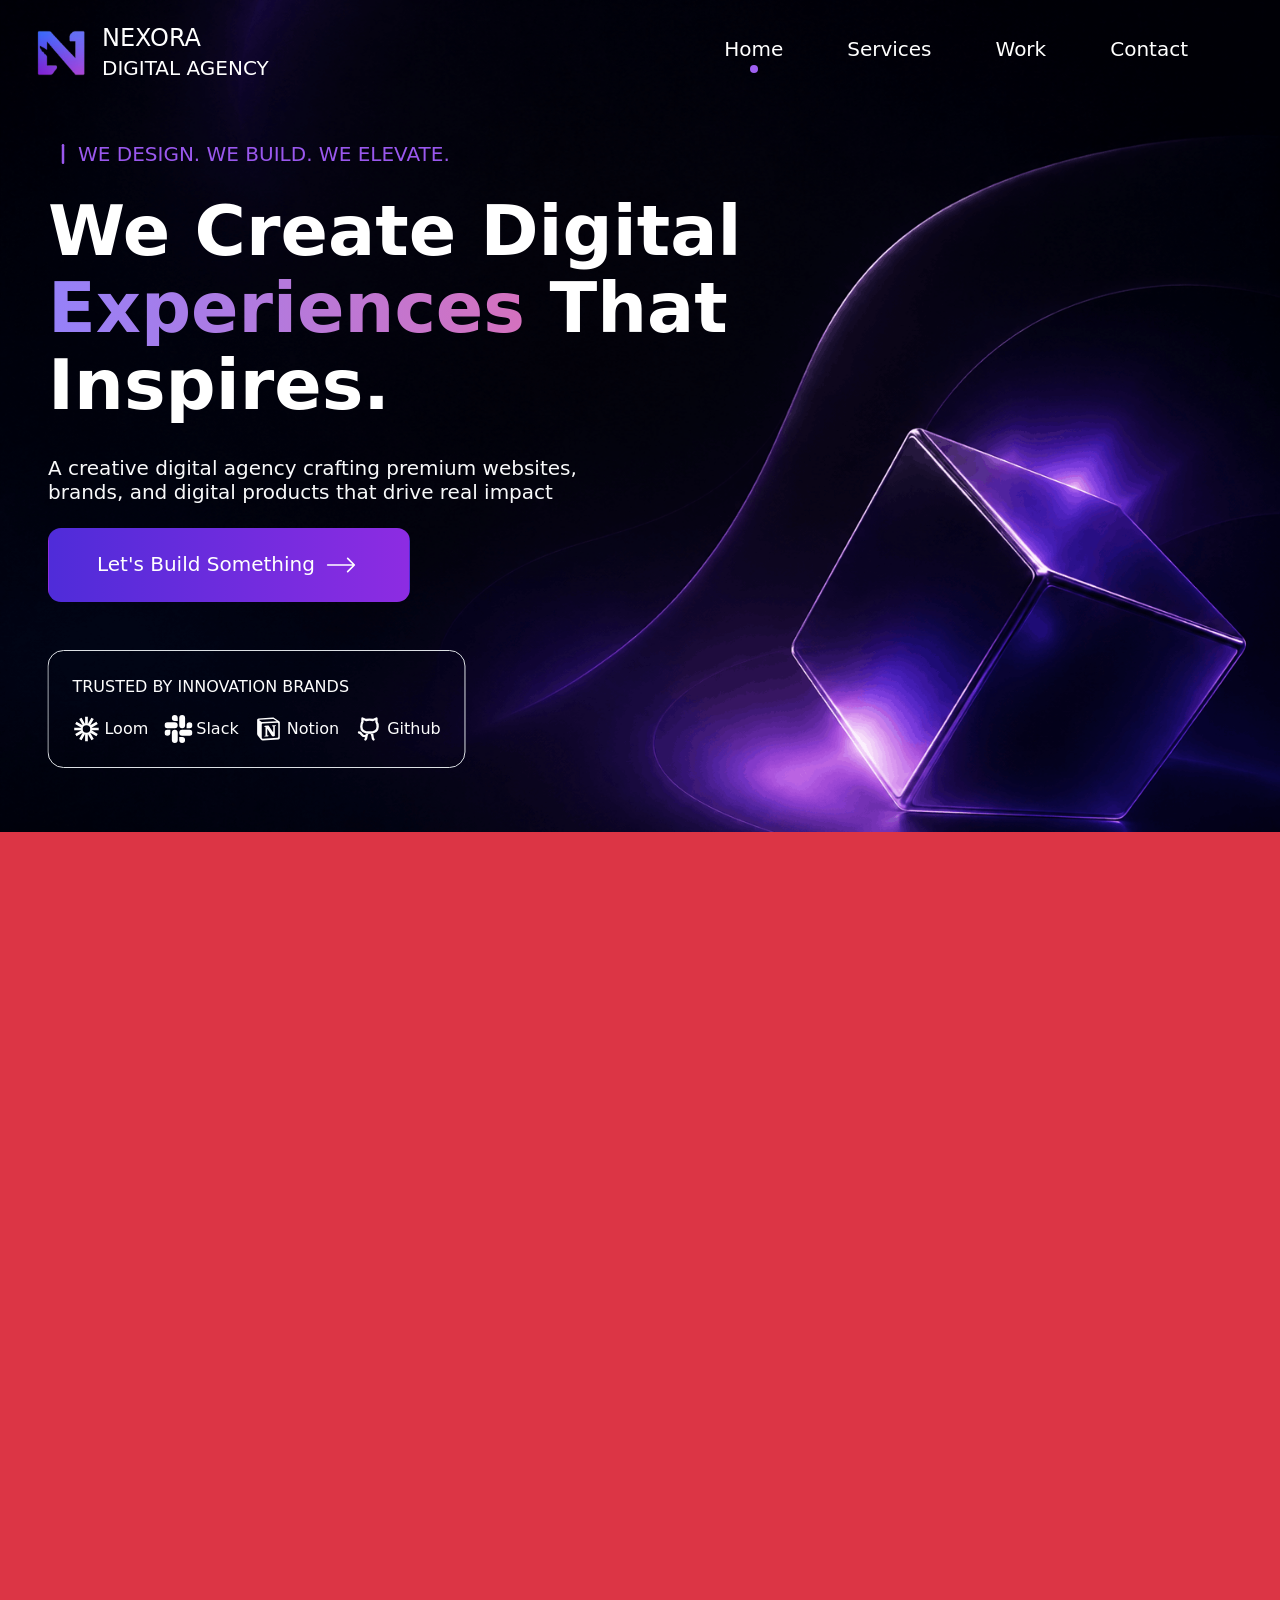
==== Section 1 - Page Loading/index.html @ 6ca79aa9 "Add full project with assets and sections Initial import of the complete static project. Adds root i" ====
<!doctype html>
<html lang="en">
  <head>
    <meta charset="UTF-8" />
    <meta name="viewport" content="width=device-width, initial-scale=1.0" />
    <link rel="stylesheet" href="bootstrap-5.3.3-dist/css/bootstrap.min.css" />
    <link rel="stylesheet" href="style.css" />
    <title>NEXORA</title>
  </head>

  <body>
     
  <!-- 
    TASK: Page Loading Animation using GSAP Timeline
    1. Initialize a GSAP Timeline with global defaults (ease and duration).
    2. Animate the Logo (slide down + fade in).
    3. Animate the Nav Links (fade in with a slight stagger).
    4. Animate the Main Headline (slide right + fade in).
    5. Animate the CTA Button (scale up + fade in).
    Constraint: Total duration must be under 1.2s. 
  -->

    <header
      class="vw-100 pb-5"
      style="
        background-image: url(img/Background.png);
        background-position: center center;
        background-size: cover;
      "
    >
      <!-- navbar -->
      <nav class="navbar navbar-expand-lg">
        <div class="container-fluid pt-3">
          <!-- logo -->
          <a class="text-white text-decoration-none ps-4" href="#">
            <div class="NexoraIcon d-flex align-items-center gap-3">
              <img src="img/logoo.png" alt="NEXORA" style="width: 50px" />

              <div>
                <h4 class="mb-0">NEXORA</h4>
                <p class="mb-0 lead">DIGITAL AGENCY</p>
              </div>
            </div>
          </a>
          <!-- collapse button -->
          <button
            class="navbar-toggler"
            type="button"
            data-bs-toggle="collapse"
            data-bs-target="#navbarSupportedContent"
            aria-controls="navbarSupportedContent"
            aria-expanded="false"
            aria-label="Toggle navigation"
          >
            <span
              class="navbar-toggler-icon"
              style="filter: invert(100%)"
            ></span>
          </button>
          <!-- navbar items -->
          <div class="collapse navbar-collapse" id="navbarSupportedContent">
            <ul class="navbar-nav ms-auto me-md-5">
              <li class="nav-item active px-4 ">
                <a class="nav-link text-white fs-5" aria-current="page" href="#"
                  >Home</a
                >
              </li>
              <li class="nav-item px-4">
                <a class="nav-link text-white fs-5" aria-current="page" href="#"
                  >Services</a
                >
              </li>
              <li class="nav-item px-4">
                <a class="nav-link text-white fs-5" aria-current="page" href="#"
                  >Work</a
                >
              </li>
              <li class="nav-item px-4">
                <a class="nav-link text-white fs-5" aria-current="page" href="#"
                  >Contact</a
                >
              </li>
            </ul>
          </div>
        </div>
      </nav>
      <div class="container-fluid pb-3">
        <div class="row">
          <div class="headerContent col-md-8 col-12 d-flex flex-column ps-md-5 px-4 pt-4">
            <div class="Text1 pt-4 d-flex align-items-center">
              <svg
                width="30px"
                height="30px"
                viewBox="0 0 24 24"
                fill="none"
                xmlns="http://www.w3.org/2000/svg"
              >
                <g id="Interface / Line_L">
                  <path
                    id="Vector"
                    d="M12 19V5"
                    stroke="#9a58ee"
                    stroke-width="2"
                    stroke-linecap="round"
                    stroke-linejoin="round"
                  />
                </g>
              </svg>
              <h5 style="color: #9a58ee; margin-bottom: 0;">
                WE DESIGN. WE BUILD. WE ELEVATE.
              </h5>
            </div>
            <div class="HeadLine pt-4">
              <p
                class="text-white"
                style="font-size: 70px; font-weight: 700; line-height: 1.1"
              >
                We Create Digital
                <span
                  style="
                    background: #9581f9;
                    background: linear-gradient(
                      to right,
                      #9581f9 0%,
                      #d571be 100%
                    );
                    -webkit-background-clip: text;
                    -webkit-text-fill-color: transparent;
                  "
                  >Experiences</span
                >
                That Inspires.
              </p>
            </div>
            <div class="Text2 pt-3">
              <h5 class="text-light">
                A creative digital agency crafting premium websites,<br />
                brands, and digital products that drive real impact
              </h5>
            </div>
            <!-- Button -->
            <div class="Button pt-3">
              <button
                class="btn p-3 fs-5 px-5 text-white CTA"
                style="
                  background: linear-gradient(90deg, #4f2cd9, #8d2ce2);
                  border-radius: 13px;
                "
              >
                Let's Build Something
                <svg
                  width="40px"
                  height="40px"
                  viewBox="0 0 24 24"
                  fill="none"
                  xmlns="http://www.w3.org/2000/svg"
                >
                  <path
                    d="M4 12H20M20 12L16 8M20 12L16 16"
                    stroke="#fff"
                    stroke-width="1"
                    stroke-linecap="round"
                    stroke-linejoin="round"
                  />
                </svg>
              </button>
            </div>
            <!-- Innovation Brands Section -->
            <div
              class="Brands mt-5 p-4 border rounded-4 d-flex flex-column innovationBrandsSection"
              style="width: fit-content"
            >
              <div>
                <p class="text-white">TRUSTED BY INNOVATION BRANDS</p>
              </div>
              <!-- Brands -->
              <div class="d-flex gap-3">
                <!-- Loom -->
                <div class="d-flex align-items-center gap-1">
                  <svg
                    width="28px"
                    height="28px"
                    viewBox="0 0 16 16"
                    xmlns="http://www.w3.org/2000/svg"
                    fill="none"
                  >
                    <path
                      fill="#fff"
                      d="M15 7.222h-4.094l3.546-2.047-.779-1.35-3.545 2.048 2.046-3.546-1.349-.779L8.78 5.093V1H7.22v4.094L5.174 1.548l-1.348.779 2.046 3.545-3.545-2.046-.779 1.348 3.546 2.047H1v1.557h4.093l-3.545 2.047.779 1.35 3.545-2.047-2.047 3.545 1.35.779 2.046-3.546V15h1.557v-4.094l2.047 3.546 1.349-.779-2.047-3.546 3.545 2.047.779-1.349-3.545-2.046h4.093L15 7.222zm-7 2.896a2.126 2.126 0 110-4.252 2.126 2.126 0 010 4.252z"
                    />
                  </svg>
                  <p class="mb-0 text-white">Loom</p>
                </div>
                <!-- Slack -->
                <div class="d-flex align-items-center gap-1">
                  <svg
                    fill="#fff"
                    width="28px"
                    height="28px"
                    viewBox="0 0 24 24"
                    role="img"
                    xmlns="http://www.w3.org/2000/svg"
                  >
                    <title>Slack icon</title>
                    <path
                      d="M5.042 15.165a2.528 2.528 0 0 1-2.52 2.523A2.528 2.528 0 0 1 0 15.165a2.527 2.527 0 0 1 2.522-2.52h2.52v2.52zM6.313 15.165a2.527 2.527 0 0 1 2.521-2.52 2.527 2.527 0 0 1 2.521 2.52v6.313A2.528 2.528 0 0 1 8.834 24a2.528 2.528 0 0 1-2.521-2.522v-6.313zM8.834 5.042a2.528 2.528 0 0 1-2.521-2.52A2.528 2.528 0 0 1 8.834 0a2.528 2.528 0 0 1 2.521 2.522v2.52H8.834zM8.834 6.313a2.528 2.528 0 0 1 2.521 2.521 2.528 2.528 0 0 1-2.521 2.521H2.522A2.528 2.528 0 0 1 0 8.834a2.528 2.528 0 0 1 2.522-2.521h6.312zM18.956 8.834a2.528 2.528 0 0 1 2.522-2.521A2.528 2.528 0 0 1 24 8.834a2.528 2.528 0 0 1-2.522 2.521h-2.522V8.834zM17.688 8.834a2.528 2.528 0 0 1-2.523 2.521 2.527 2.527 0 0 1-2.52-2.521V2.522A2.527 2.527 0 0 1 15.165 0a2.528 2.528 0 0 1 2.523 2.522v6.312zM15.165 18.956a2.528 2.528 0 0 1 2.523 2.522A2.528 2.528 0 0 1 15.165 24a2.527 2.527 0 0 1-2.52-2.522v-2.522h2.52zM15.165 17.688a2.527 2.527 0 0 1-2.52-2.523 2.526 2.526 0 0 1 2.52-2.52h6.313A2.527 2.527 0 0 1 24 15.165a2.528 2.528 0 0 1-2.522 2.523h-6.313z"
                    />
                  </svg>
                  <p class="mb-0 text-white">Slack</p>
                </div>
                <!-- Notion -->
                <div class="d-flex align-items-center gap-1">
                  <svg
                    width="28px"
                    height="28px"
                    viewBox="0 0 32 32"
                    fill="none"
                    xmlns="http://www.w3.org/2000/svg"
                  >
                    <path
                      fill-rule="evenodd"
                      clip-rule="evenodd"
                      d="M5.716 29.2178L2.27664 24.9331C1.44913 23.9023 1 22.6346 1 21.3299V5.81499C1 3.86064 2.56359 2.23897 4.58071 2.10125L20.5321 1.01218C21.691 0.933062 22.8428 1.24109 23.7948 1.8847L29.3992 5.67391C30.4025 6.35219 31 7.46099 31 8.64426V26.2832C31 28.1958 29.4626 29.7793 27.4876 29.9009L9.78333 30.9907C8.20733 31.0877 6.68399 30.4237 5.716 29.2178Z"
                    />
                    <path
                      d="M11.2481 13.5787V13.3756C11.2481 12.8607 11.6605 12.4337 12.192 12.3982L16.0633 12.1397L21.417 20.0235V13.1041L20.039 12.9204V12.824C20.039 12.303 20.4608 11.8732 20.9991 11.8456L24.5216 11.6652V12.1721C24.5216 12.41 24.3446 12.6136 24.1021 12.6546L23.2544 12.798V24.0037L22.1906 24.3695C21.3018 24.6752 20.3124 24.348 19.8036 23.5803L14.6061 15.7372V23.223L16.2058 23.5291L16.1836 23.6775C16.1137 24.1423 15.7124 24.4939 15.227 24.5155L11.2481 24.6926C11.1955 24.1927 11.5701 23.7456 12.0869 23.6913L12.6103 23.6363V13.6552L11.2481 13.5787Z"
                      fill="#fff"
                    />
                    <path
                      fill-rule="evenodd"
                      clip-rule="evenodd"
                      d="M20.6749 2.96678L4.72347 4.05585C3.76799 4.12109 3.02734 4.88925 3.02734 5.81499V21.3299C3.02734 22.1997 3.32676 23.0448 3.87843 23.7321L7.3178 28.0167C7.87388 28.7094 8.74899 29.0909 9.65435 29.0352L27.3586 27.9454C28.266 27.8895 28.9724 27.1619 28.9724 26.2832V8.64426C28.9724 8.10059 28.6979 7.59115 28.2369 7.27951L22.6325 3.49029C22.0613 3.10413 21.3702 2.91931 20.6749 2.96678ZM5.51447 6.057C5.29261 5.89274 5.3982 5.55055 5.6769 5.53056L20.7822 4.44711C21.2635 4.41259 21.7417 4.54512 22.1309 4.82088L25.1617 6.96813C25.2767 7.04965 25.2228 7.22563 25.0803 7.23338L9.08387 8.10336C8.59977 8.12969 8.12193 7.98747 7.73701 7.7025L5.51447 6.057ZM8.33357 10.8307C8.33357 10.311 8.75341 9.88177 9.29027 9.85253L26.203 8.93145C26.7263 8.90296 27.1667 9.30534 27.1667 9.81182V25.0853C27.1667 25.604 26.7484 26.0328 26.2126 26.0633L9.40688 27.0195C8.8246 27.0527 8.33357 26.6052 8.33357 26.0415V10.8307Z"
                      fill="#fff"
                    />
                  </svg>
                  <p class="mb-0 text-white">Notion</p>
                </div>
                <!-- Github -->
                <div class="d-flex align-items-center gap-1">
                  <svg
                    width="28px"
                    height="28px"
                    viewBox="0 0 24 24"
                    xmlns="http://www.w3.org/2000/svg"
                    fill="none"
                  >
                    <path
                      stroke="#fff"
                      stroke-linecap="round"
                      stroke-linejoin="round"
                      stroke-width="2"
                      d="M8.5 21c2-2-.5-6 3.5-6m0 0c-3 0-7-1-7-5 0-1.445.116-2.89.963-4V3L9 4.283C9.821 4.101 10.81 4 12 4s2.178.1 3 .283L18 3v2.952c.88 1.116 1 2.582 1 4.048 0 4-4 5-7 5Zm0 0c4 0 1.5 4 3.5 6M3 15c3 0 1.5 4 6 3"
                    />
                  </svg>
                  <p class="mb-0 text-white">Github</p>
                </div>
              </div>
            </div>
          </div>
          <div class="col-md-4"></div>
        </div>
      </div>
    </header>
    <div class="vh-100 vw-100 bg-danger"></div>
    <script src="bootstrap-5.3.3-dist/js/bootstrap.bundle.min.js"></script>
    <script src="GsapJS/gsap.min.js"></script>
    <script src="main.js"></script>
  </body>
</html>
---- Section 1 - Page Loading/style.css ----
body {
    overflow-x: hidden;
}

.nav-item.active .nav-link {
    display: flex;
    flex-direction: column;
    align-items: center;
}

.nav-link {
    display: flex;
    flex-direction: column;
    align-items: center;
}

.nav-item.active .nav-link::after {
    content: "";
    width: 8px;
    height: 8px;
    background-color: #9f60f1;
    border-radius: 50%;
    margin-top: 1px;
}

.NexoraIcon,
.nav-item,
.Text1,
.HeadLine,
.Text2,
.Button,
.Brands {
    visibility: hidden;
}
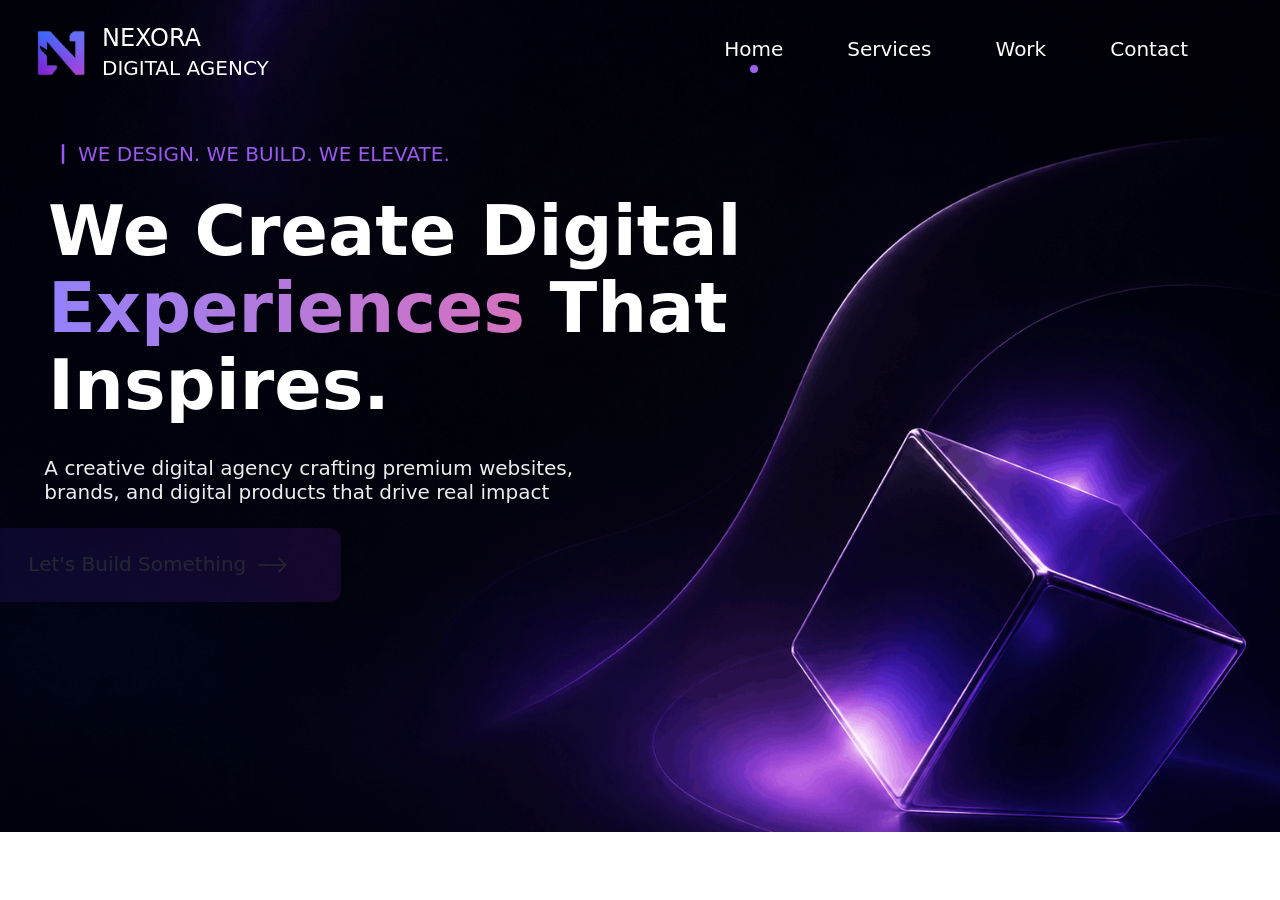
==== commit 82f86a66: "Refactor markup and redesign landing styles Reformat and clean up HTML for Section 1 and root index." ====
--- a/Section 1 - Page Loading/index.html
+++ b/Section 1 - Page Loading/index.html
@@ -1,15 +1,16 @@
 <!doctype html>
 <html lang="en">
-  <head>
-    <meta charset="UTF-8" />
-    <meta name="viewport" content="width=device-width, initial-scale=1.0" />
-    <link rel="stylesheet" href="bootstrap-5.3.3-dist/css/bootstrap.min.css" />
-    <link rel="stylesheet" href="style.css" />
-    <title>NEXORA</title>
-  </head>
 
-  <body>
-     
+<head>
+  <meta charset="UTF-8" />
+  <meta name="viewport" content="width=device-width, initial-scale=1.0" />
+  <link rel="stylesheet" href="bootstrap-5.3.3-dist/css/bootstrap.min.css" />
+  <link rel="stylesheet" href="style.css" />
+  <title>NEXORA</title>
+</head>
+
+<body>
+
   <!-- 
     TASK: Page Loading Animation using GSAP Timeline
     1. Initialize a GSAP Timeline with global defaults (ease and duration).
@@ -20,104 +21,67 @@
     Constraint: Total duration must be under 1.2s. 
   -->
 
-    <header
-      class="vw-100 pb-5"
-      style="
+  <header class="vw-100 pb-5" style="
         background-image: url(img/Background.png);
         background-position: center center;
         background-size: cover;
-      "
-    >
-      <!-- navbar -->
-      <nav class="navbar navbar-expand-lg">
-        <div class="container-fluid pt-3">
-          <!-- logo -->
-          <a class="text-white text-decoration-none ps-4" href="#">
-            <div class="NexoraIcon d-flex align-items-center gap-3">
-              <img src="img/logoo.png" alt="NEXORA" style="width: 50px" />
+      ">
+    <!-- navbar -->
+    <nav class="navbar navbar-expand-lg">
+      <div class="container-fluid pt-3">
+        <!-- logo -->
+        <a class="text-white text-decoration-none ps-4" href="#">
+          <div class="NexoraIcon d-flex align-items-center gap-3">
+            <img src="img/logoo.png" alt="NEXORA" style="width: 50px" />
 
-              <div>
-                <h4 class="mb-0">NEXORA</h4>
-                <p class="mb-0 lead">DIGITAL AGENCY</p>
-              </div>
+            <div>
+              <h4 class="mb-0">NEXORA</h4>
+              <p class="mb-0 lead">DIGITAL AGENCY</p>
             </div>
-          </a>
-          <!-- collapse button -->
-          <button
-            class="navbar-toggler"
-            type="button"
-            data-bs-toggle="collapse"
-            data-bs-target="#navbarSupportedContent"
-            aria-controls="navbarSupportedContent"
-            aria-expanded="false"
-            aria-label="Toggle navigation"
-          >
-            <span
-              class="navbar-toggler-icon"
-              style="filter: invert(100%)"
-            ></span>
-          </button>
-          <!-- navbar items -->
-          <div class="collapse navbar-collapse" id="navbarSupportedContent">
-            <ul class="navbar-nav ms-auto me-md-5">
-              <li class="nav-item active px-4 ">
-                <a class="nav-link text-white fs-5" aria-current="page" href="#"
-                  >Home</a
-                >
-              </li>
-              <li class="nav-item px-4">
-                <a class="nav-link text-white fs-5" aria-current="page" href="#"
-                  >Services</a
-                >
-              </li>
-              <li class="nav-item px-4">
-                <a class="nav-link text-white fs-5" aria-current="page" href="#"
-                  >Work</a
-                >
-              </li>
-              <li class="nav-item px-4">
-                <a class="nav-link text-white fs-5" aria-current="page" href="#"
-                  >Contact</a
-                >
-              </li>
-            </ul>
           </div>
+        </a>
+        <!-- collapse button -->
+        <button class="navbar-toggler" type="button" data-bs-toggle="collapse" data-bs-target="#navbarSupportedContent"
+          aria-controls="navbarSupportedContent" aria-expanded="false" aria-label="Toggle navigation">
+          <span class="navbar-toggler-icon" style="filter: invert(100%)"></span>
+        </button>
+        <!-- navbar items -->
+        <div class="collapse navbar-collapse" id="navbarSupportedContent">
+          <ul class="navbar-nav ms-auto me-md-5">
+            <li class="nav-item active px-4 ">
+              <a class="nav-link text-white fs-5" aria-current="page" href="#">Home</a>
+            </li>
+            <li class="nav-item px-4">
+              <a class="nav-link text-white fs-5" aria-current="page" href="#">Services</a>
+            </li>
+            <li class="nav-item px-4">
+              <a class="nav-link text-white fs-5" aria-current="page" href="#">Work</a>
+            </li>
+            <li class="nav-item px-4">
+              <a class="nav-link text-white fs-5" aria-current="page" href="#">Contact</a>
+            </li>
+          </ul>
         </div>
-      </nav>
-      <div class="container-fluid pb-3">
-        <div class="row">
-          <div class="headerContent col-md-8 col-12 d-flex flex-column ps-md-5 px-4 pt-4">
-            <div class="Text1 pt-4 d-flex align-items-center">
-              <svg
-                width="30px"
-                height="30px"
-                viewBox="0 0 24 24"
-                fill="none"
-                xmlns="http://www.w3.org/2000/svg"
-              >
-                <g id="Interface / Line_L">
-                  <path
-                    id="Vector"
-                    d="M12 19V5"
-                    stroke="#9a58ee"
-                    stroke-width="2"
-                    stroke-linecap="round"
-                    stroke-linejoin="round"
-                  />
-                </g>
-              </svg>
-              <h5 style="color: #9a58ee; margin-bottom: 0;">
-                WE DESIGN. WE BUILD. WE ELEVATE.
-              </h5>
-            </div>
-            <div class="HeadLine pt-4">
-              <p
-                class="text-white"
-                style="font-size: 70px; font-weight: 700; line-height: 1.1"
-              >
-                We Create Digital
-                <span
-                  style="
+      </div>
+    </nav>
+    <div class="container-fluid pb-3">
+      <div class="row">
+        <div class="headerContent col-md-8 col-12 d-flex flex-column ps-md-5 px-4 pt-4">
+          <div class="Text1 pt-4 d-flex align-items-center">
+            <svg width="30px" height="30px" viewBox="0 0 24 24" fill="none" xmlns="http://www.w3.org/2000/svg">
+              <g id="Interface / Line_L">
+                <path id="Vector" d="M12 19V5" stroke="#9a58ee" stroke-width="2" stroke-linecap="round"
+                  stroke-linejoin="round" />
+              </g>
+            </svg>
+            <h5 style="color: #9a58ee; margin-bottom: 0;">
+              WE DESIGN. WE BUILD. WE ELEVATE.
+            </h5>
+          </div>
+          <div class="HeadLine pt-4">
+            <p class="text-white" style="font-size: 70px; font-weight: 700; line-height: 1.1">
+              We Create Digital
+              <span style="
                     background: #9581f9;
                     background: linear-gradient(
                       to right,
@@ -126,144 +90,87 @@
                     );
                     -webkit-background-clip: text;
                     -webkit-text-fill-color: transparent;
-                  "
-                  >Experiences</span
-                >
-                That Inspires.
-              </p>
-            </div>
-            <div class="Text2 pt-3">
-              <h5 class="text-light">
-                A creative digital agency crafting premium websites,<br />
-                brands, and digital products that drive real impact
-              </h5>
-            </div>
-            <!-- Button -->
-            <div class="Button pt-3">
-              <button
-                class="btn p-3 fs-5 px-5 text-white CTA"
-                style="
+                  ">Experiences</span>
+              That Inspires.
+            </p>
+          </div>
+          <div class="Text2 pt-3">
+            <h5 class="text-light">
+              A creative digital agency crafting premium websites,<br />
+              brands, and digital products that drive real impact
+            </h5>
+          </div>
+          <!-- Button -->
+          <div class="Button pt-3">
+            <button class="btn p-3 fs-5 px-5 text-white CTA" style="
                   background: linear-gradient(90deg, #4f2cd9, #8d2ce2);
                   border-radius: 13px;
-                "
-              >
-                Let's Build Something
-                <svg
-                  width="40px"
-                  height="40px"
-                  viewBox="0 0 24 24"
-                  fill="none"
-                  xmlns="http://www.w3.org/2000/svg"
-                >
+                ">
+              Let's Build Something
+              <svg width="40px" height="40px" viewBox="0 0 24 24" fill="none" xmlns="http://www.w3.org/2000/svg">
+                <path d="M4 12H20M20 12L16 8M20 12L16 16" stroke="#fff" stroke-width="1" stroke-linecap="round"
+                  stroke-linejoin="round" />
+              </svg>
+            </button>
+          </div>
+          <!-- Innovation Brands Section -->
+          <div class="Brands mt-5 p-4 border rounded-4 d-flex flex-column innovationBrandsSection"
+            style="width: fit-content">
+            <div>
+              <p class="text-white">TRUSTED BY INNOVATION BRANDS</p>
+            </div>
+            <!-- Brands -->
+            <div class="d-flex gap-3">
+              <!-- Loom -->
+              <div class="d-flex align-items-center gap-1">
+                <svg width="28px" height="28px" viewBox="0 0 16 16" xmlns="http://www.w3.org/2000/svg" fill="none">
+                  <path fill="#fff"
+                    d="M15 7.222h-4.094l3.546-2.047-.779-1.35-3.545 2.048 2.046-3.546-1.349-.779L8.78 5.093V1H7.22v4.094L5.174 1.548l-1.348.779 2.046 3.545-3.545-2.046-.779 1.348 3.546 2.047H1v1.557h4.093l-3.545 2.047.779 1.35 3.545-2.047-2.047 3.545 1.35.779 2.046-3.546V15h1.557v-4.094l2.047 3.546 1.349-.779-2.047-3.546 3.545 2.047.779-1.349-3.545-2.046h4.093L15 7.222zm-7 2.896a2.126 2.126 0 110-4.252 2.126 2.126 0 010 4.252z" />
+                </svg>
+                <p class="mb-0 text-white">Loom</p>
+              </div>
+              <!-- Slack -->
+              <div class="d-flex align-items-center gap-1">
+                <svg fill="#fff" width="28px" height="28px" viewBox="0 0 24 24" role="img"
+                  xmlns="http://www.w3.org/2000/svg">
+                  <title>Slack icon</title>
                   <path
-                    d="M4 12H20M20 12L16 8M20 12L16 16"
-                    stroke="#fff"
-                    stroke-width="1"
-                    stroke-linecap="round"
-                    stroke-linejoin="round"
-                  />
+                    d="M5.042 15.165a2.528 2.528 0 0 1-2.52 2.523A2.528 2.528 0 0 1 0 15.165a2.527 2.527 0 0 1 2.522-2.52h2.52v2.52zM6.313 15.165a2.527 2.527 0 0 1 2.521-2.52 2.527 2.527 0 0 1 2.521 2.52v6.313A2.528 2.528 0 0 1 8.834 24a2.528 2.528 0 0 1-2.521-2.522v-6.313zM8.834 5.042a2.528 2.528 0 0 1-2.521-2.52A2.528 2.528 0 0 1 8.834 0a2.528 2.528 0 0 1 2.521 2.522v2.52H8.834zM8.834 6.313a2.528 2.528 0 0 1 2.521 2.521 2.528 2.528 0 0 1-2.521 2.521H2.522A2.528 2.528 0 0 1 0 8.834a2.528 2.528 0 0 1 2.522-2.521h6.312zM18.956 8.834a2.528 2.528 0 0 1 2.522-2.521A2.528 2.528 0 0 1 24 8.834a2.528 2.528 0 0 1-2.522 2.521h-2.522V8.834zM17.688 8.834a2.528 2.528 0 0 1-2.523 2.521 2.527 2.527 0 0 1-2.52-2.521V2.522A2.527 2.527 0 0 1 15.165 0a2.528 2.528 0 0 1 2.523 2.522v6.312zM15.165 18.956a2.528 2.528 0 0 1 2.523 2.522A2.528 2.528 0 0 1 15.165 24a2.527 2.527 0 0 1-2.52-2.522v-2.522h2.52zM15.165 17.688a2.527 2.527 0 0 1-2.52-2.523 2.526 2.526 0 0 1 2.52-2.52h6.313A2.527 2.527 0 0 1 24 15.165a2.528 2.528 0 0 1-2.522 2.523h-6.313z" />
                 </svg>
-              </button>
-            </div>
-            <!-- Innovation Brands Section -->
-            <div
-              class="Brands mt-5 p-4 border rounded-4 d-flex flex-column innovationBrandsSection"
-              style="width: fit-content"
-            >
-              <div>
-                <p class="text-white">TRUSTED BY INNOVATION BRANDS</p>
+                <p class="mb-0 text-white">Slack</p>
               </div>
-              <!-- Brands -->
-              <div class="d-flex gap-3">
-                <!-- Loom -->
-                <div class="d-flex align-items-center gap-1">
-                  <svg
-                    width="28px"
-                    height="28px"
-                    viewBox="0 0 16 16"
-                    xmlns="http://www.w3.org/2000/svg"
-                    fill="none"
-                  >
-                    <path
-                      fill="#fff"
-                      d="M15 7.222h-4.094l3.546-2.047-.779-1.35-3.545 2.048 2.046-3.546-1.349-.779L8.78 5.093V1H7.22v4.094L5.174 1.548l-1.348.779 2.046 3.545-3.545-2.046-.779 1.348 3.546 2.047H1v1.557h4.093l-3.545 2.047.779 1.35 3.545-2.047-2.047 3.545 1.35.779 2.046-3.546V15h1.557v-4.094l2.047 3.546 1.349-.779-2.047-3.546 3.545 2.047.779-1.349-3.545-2.046h4.093L15 7.222zm-7 2.896a2.126 2.126 0 110-4.252 2.126 2.126 0 010 4.252z"
-                    />
-                  </svg>
-                  <p class="mb-0 text-white">Loom</p>
-                </div>
-                <!-- Slack -->
-                <div class="d-flex align-items-center gap-1">
-                  <svg
-                    fill="#fff"
-                    width="28px"
-                    height="28px"
-                    viewBox="0 0 24 24"
-                    role="img"
-                    xmlns="http://www.w3.org/2000/svg"
-                  >
-                    <title>Slack icon</title>
-                    <path
-                      d="M5.042 15.165a2.528 2.528 0 0 1-2.52 2.523A2.528 2.528 0 0 1 0 15.165a2.527 2.527 0 0 1 2.522-2.52h2.52v2.52zM6.313 15.165a2.527 2.527 0 0 1 2.521-2.52 2.527 2.527 0 0 1 2.521 2.52v6.313A2.528 2.528 0 0 1 8.834 24a2.528 2.528 0 0 1-2.521-2.522v-6.313zM8.834 5.042a2.528 2.528 0 0 1-2.521-2.52A2.528 2.528 0 0 1 8.834 0a2.528 2.528 0 0 1 2.521 2.522v2.52H8.834zM8.834 6.313a2.528 2.528 0 0 1 2.521 2.521 2.528 2.528 0 0 1-2.521 2.521H2.522A2.528 2.528 0 0 1 0 8.834a2.528 2.528 0 0 1 2.522-2.521h6.312zM18.956 8.834a2.528 2.528 0 0 1 2.522-2.521A2.528 2.528 0 0 1 24 8.834a2.528 2.528 0 0 1-2.522 2.521h-2.522V8.834zM17.688 8.834a2.528 2.528 0 0 1-2.523 2.521 2.527 2.527 0 0 1-2.52-2.521V2.522A2.527 2.527 0 0 1 15.165 0a2.528 2.528 0 0 1 2.523 2.522v6.312zM15.165 18.956a2.528 2.528 0 0 1 2.523 2.522A2.528 2.528 0 0 1 15.165 24a2.527 2.527 0 0 1-2.52-2.522v-2.522h2.52zM15.165 17.688a2.527 2.527 0 0 1-2.52-2.523 2.526 2.526 0 0 1 2.52-2.52h6.313A2.527 2.527 0 0 1 24 15.165a2.528 2.528 0 0 1-2.522 2.523h-6.313z"
-                    />
-                  </svg>
-                  <p class="mb-0 text-white">Slack</p>
-                </div>
-                <!-- Notion -->
-                <div class="d-flex align-items-center gap-1">
-                  <svg
-                    width="28px"
-                    height="28px"
-                    viewBox="0 0 32 32"
-                    fill="none"
-                    xmlns="http://www.w3.org/2000/svg"
-                  >
-                    <path
-                      fill-rule="evenodd"
-                      clip-rule="evenodd"
-                      d="M5.716 29.2178L2.27664 24.9331C1.44913 23.9023 1 22.6346 1 21.3299V5.81499C1 3.86064 2.56359 2.23897 4.58071 2.10125L20.5321 1.01218C21.691 0.933062 22.8428 1.24109 23.7948 1.8847L29.3992 5.67391C30.4025 6.35219 31 7.46099 31 8.64426V26.2832C31 28.1958 29.4626 29.7793 27.4876 29.9009L9.78333 30.9907C8.20733 31.0877 6.68399 30.4237 5.716 29.2178Z"
-                    />
-                    <path
-                      d="M11.2481 13.5787V13.3756C11.2481 12.8607 11.6605 12.4337 12.192 12.3982L16.0633 12.1397L21.417 20.0235V13.1041L20.039 12.9204V12.824C20.039 12.303 20.4608 11.8732 20.9991 11.8456L24.5216 11.6652V12.1721C24.5216 12.41 24.3446 12.6136 24.1021 12.6546L23.2544 12.798V24.0037L22.1906 24.3695C21.3018 24.6752 20.3124 24.348 19.8036 23.5803L14.6061 15.7372V23.223L16.2058 23.5291L16.1836 23.6775C16.1137 24.1423 15.7124 24.4939 15.227 24.5155L11.2481 24.6926C11.1955 24.1927 11.5701 23.7456 12.0869 23.6913L12.6103 23.6363V13.6552L11.2481 13.5787Z"
-                      fill="#fff"
-                    />
-                    <path
-                      fill-rule="evenodd"
-                      clip-rule="evenodd"
-                      d="M20.6749 2.96678L4.72347 4.05585C3.76799 4.12109 3.02734 4.88925 3.02734 5.81499V21.3299C3.02734 22.1997 3.32676 23.0448 3.87843 23.7321L7.3178 28.0167C7.87388 28.7094 8.74899 29.0909 9.65435 29.0352L27.3586 27.9454C28.266 27.8895 28.9724 27.1619 28.9724 26.2832V8.64426C28.9724 8.10059 28.6979 7.59115 28.2369 7.27951L22.6325 3.49029C22.0613 3.10413 21.3702 2.91931 20.6749 2.96678ZM5.51447 6.057C5.29261 5.89274 5.3982 5.55055 5.6769 5.53056L20.7822 4.44711C21.2635 4.41259 21.7417 4.54512 22.1309 4.82088L25.1617 6.96813C25.2767 7.04965 25.2228 7.22563 25.0803 7.23338L9.08387 8.10336C8.59977 8.12969 8.12193 7.98747 7.73701 7.7025L5.51447 6.057ZM8.33357 10.8307C8.33357 10.311 8.75341 9.88177 9.29027 9.85253L26.203 8.93145C26.7263 8.90296 27.1667 9.30534 27.1667 9.81182V25.0853C27.1667 25.604 26.7484 26.0328 26.2126 26.0633L9.40688 27.0195C8.8246 27.0527 8.33357 26.6052 8.33357 26.0415V10.8307Z"
-                      fill="#fff"
-                    />
-                  </svg>
-                  <p class="mb-0 text-white">Notion</p>
-                </div>
-                <!-- Github -->
-                <div class="d-flex align-items-center gap-1">
-                  <svg
-                    width="28px"
-                    height="28px"
-                    viewBox="0 0 24 24"
-                    xmlns="http://www.w3.org/2000/svg"
-                    fill="none"
-                  >
-                    <path
-                      stroke="#fff"
-                      stroke-linecap="round"
-                      stroke-linejoin="round"
-                      stroke-width="2"
-                      d="M8.5 21c2-2-.5-6 3.5-6m0 0c-3 0-7-1-7-5 0-1.445.116-2.89.963-4V3L9 4.283C9.821 4.101 10.81 4 12 4s2.178.1 3 .283L18 3v2.952c.88 1.116 1 2.582 1 4.048 0 4-4 5-7 5Zm0 0c4 0 1.5 4 3.5 6M3 15c3 0 1.5 4 6 3"
-                    />
-                  </svg>
-                  <p class="mb-0 text-white">Github</p>
-                </div>
+              <!-- Notion -->
+              <div class="d-flex align-items-center gap-1">
+                <svg width="28px" height="28px" viewBox="0 0 32 32" fill="none" xmlns="http://www.w3.org/2000/svg">
+                  <path fill-rule="evenodd" clip-rule="evenodd"
+                    d="M5.716 29.2178L2.27664 24.9331C1.44913 23.9023 1 22.6346 1 21.3299V5.81499C1 3.86064 2.56359 2.23897 4.58071 2.10125L20.5321 1.01218C21.691 0.933062 22.8428 1.24109 23.7948 1.8847L29.3992 5.67391C30.4025 6.35219 31 7.46099 31 8.64426V26.2832C31 28.1958 29.4626 29.7793 27.4876 29.9009L9.78333 30.9907C8.20733 31.0877 6.68399 30.4237 5.716 29.2178Z" />
+                  <path
+                    d="M11.2481 13.5787V13.3756C11.2481 12.8607 11.6605 12.4337 12.192 12.3982L16.0633 12.1397L21.417 20.0235V13.1041L20.039 12.9204V12.824C20.039 12.303 20.4608 11.8732 20.9991 11.8456L24.5216 11.6652V12.1721C24.5216 12.41 24.3446 12.6136 24.1021 12.6546L23.2544 12.798V24.0037L22.1906 24.3695C21.3018 24.6752 20.3124 24.348 19.8036 23.5803L14.6061 15.7372V23.223L16.2058 23.5291L16.1836 23.6775C16.1137 24.1423 15.7124 24.4939 15.227 24.5155L11.2481 24.6926C11.1955 24.1927 11.5701 23.7456 12.0869 23.6913L12.6103 23.6363V13.6552L11.2481 13.5787Z"
+                    fill="#fff" />
+                  <path fill-rule="evenodd" clip-rule="evenodd"
+                    d="M20.6749 2.96678L4.72347 4.05585C3.76799 4.12109 3.02734 4.88925 3.02734 5.81499V21.3299C3.02734 22.1997 3.32676 23.0448 3.87843 23.7321L7.3178 28.0167C7.87388 28.7094 8.74899 29.0909 9.65435 29.0352L27.3586 27.9454C28.266 27.8895 28.9724 27.1619 28.9724 26.2832V8.64426C28.9724 8.10059 28.6979 7.59115 28.2369 7.27951L22.6325 3.49029C22.0613 3.10413 21.3702 2.91931 20.6749 2.96678ZM5.51447 6.057C5.29261 5.89274 5.3982 5.55055 5.6769 5.53056L20.7822 4.44711C21.2635 4.41259 21.7417 4.54512 22.1309 4.82088L25.1617 6.96813C25.2767 7.04965 25.2228 7.22563 25.0803 7.23338L9.08387 8.10336C8.59977 8.12969 8.12193 7.98747 7.73701 7.7025L5.51447 6.057ZM8.33357 10.8307C8.33357 10.311 8.75341 9.88177 9.29027 9.85253L26.203 8.93145C26.7263 8.90296 27.1667 9.30534 27.1667 9.81182V25.0853C27.1667 25.604 26.7484 26.0328 26.2126 26.0633L9.40688 27.0195C8.8246 27.0527 8.33357 26.6052 8.33357 26.0415V10.8307Z"
+                    fill="#fff" />
+                </svg>
+                <p class="mb-0 text-white">Notion</p>
+              </div>
+              <!-- Github -->
+              <div class="d-flex align-items-center gap-1">
+                <svg width="28px" height="28px" viewBox="0 0 24 24" xmlns="http://www.w3.org/2000/svg" fill="none">
+                  <path stroke="#fff" stroke-linecap="round" stroke-linejoin="round" stroke-width="2"
+                    d="M8.5 21c2-2-.5-6 3.5-6m0 0c-3 0-7-1-7-5 0-1.445.116-2.89.963-4V3L9 4.283C9.821 4.101 10.81 4 12 4s2.178.1 3 .283L18 3v2.952c.88 1.116 1 2.582 1 4.048 0 4-4 5-7 5Zm0 0c4 0 1.5 4 3.5 6M3 15c3 0 1.5 4 6 3" />
+                </svg>
+                <p class="mb-0 text-white">Github</p>
               </div>
             </div>
           </div>
-          <div class="col-md-4"></div>
         </div>
+        <div class="col-md-4"></div>
       </div>
-    </header>
-    <div class="vh-100 vw-100 bg-danger"></div>
-    <script src="bootstrap-5.3.3-dist/js/bootstrap.bundle.min.js"></script>
-    <script src="GsapJS/gsap.min.js"></script>
-    <script src="main.js"></script>
-  </body>
-</html>
+    </div>
+  </header>
+  <script src="bootstrap-5.3.3-dist/js/bootstrap.bundle.min.js"></script>
+  <script src="GsapJS/gsap.min.js"></script>
+  <script src="main.js"></script>
+</body>
+
+</html>
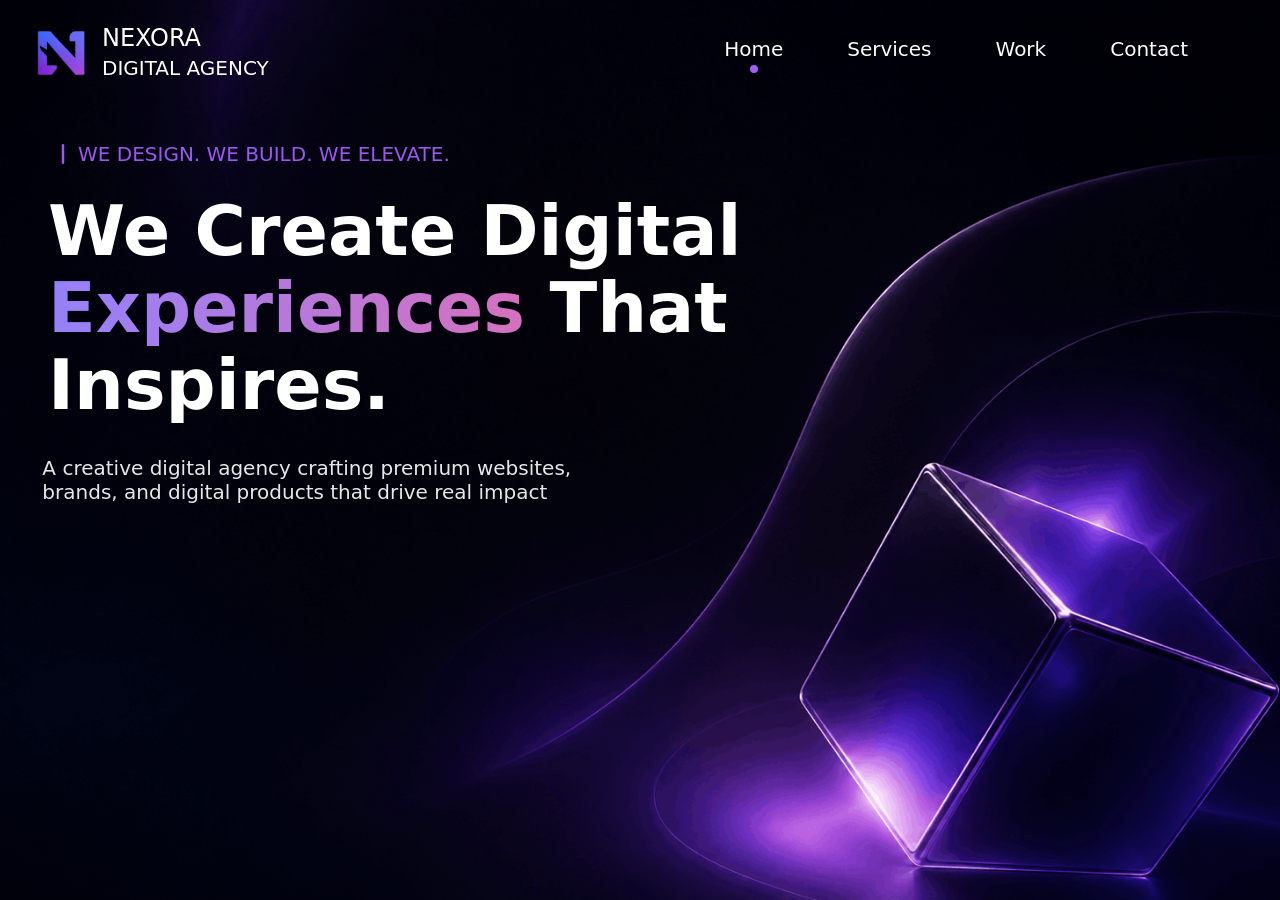
==== commit a81f1a34: "Refactor header markup and add brand icon styles Rework header HTML for cleaner structure and improv" ====
--- a/Section 1 - Page Loading/index.html
+++ b/Section 1 - Page Loading/index.html
@@ -1,17 +1,15 @@
 <!doctype html>
 <html lang="en">
+  <head>
+    <meta charset="UTF-8" />
+    <meta name="viewport" content="width=device-width, initial-scale=1.0" />
+    <link rel="stylesheet" href="bootstrap-5.3.3-dist/css/bootstrap.min.css" />
+    <link rel="stylesheet" href="style.css" />
+    <title>NEXORA</title>
+  </head>
 
-<head>
-  <meta charset="UTF-8" />
-  <meta name="viewport" content="width=device-width, initial-scale=1.0" />
-  <link rel="stylesheet" href="bootstrap-5.3.3-dist/css/bootstrap.min.css" />
-  <link rel="stylesheet" href="style.css" />
-  <title>NEXORA</title>
-</head>
-
-<body>
-
-  <!-- 
+  <body>
+    <!-- 
     TASK: Page Loading Animation using GSAP Timeline
     1. Initialize a GSAP Timeline with global defaults (ease and duration).
     2. Animate the Logo (slide down + fade in).
@@ -21,67 +19,110 @@
     Constraint: Total duration must be under 1.2s. 
   -->
 
-  <header class="vw-100 pb-5" style="
+    <header
+      class="pb-5 min-vh-100"
+      style="
         background-image: url(img/Background.png);
         background-position: center center;
         background-size: cover;
-      ">
-    <!-- navbar -->
-    <nav class="navbar navbar-expand-lg">
-      <div class="container-fluid pt-3">
-        <!-- logo -->
-        <a class="text-white text-decoration-none ps-4" href="#">
-          <div class="NexoraIcon d-flex align-items-center gap-3">
-            <img src="img/logoo.png" alt="NEXORA" style="width: 50px" />
+      "
+    >
+      <!-- navbar -->
+      <nav class="navbar navbar-expand-lg">
+        <div class="container-fluid pt-3">
+          <!-- logo -->
+          <a class="text-white text-decoration-none ps-4" href="#">
+            <div class="NexoraIcon d-flex align-items-center gap-3">
+              <img src="img/logoo.png" alt="NEXORA" style="width: 50px" />
 
-            <div>
-              <h4 class="mb-0">NEXORA</h4>
-              <p class="mb-0 lead">DIGITAL AGENCY</p>
-            </div>
+              <div>
+                <h4 class="mb-0">NEXORA</h4>
+                <p class="mb-0 lead">DIGITAL AGENCY</p>
+              </div>
+            </div>
+          </a>
+          <!-- collapse button -->
+          <button
+            class="navbar-toggler"
+            type="button"
+            data-bs-toggle="collapse"
+            data-bs-target="#navbarSupportedContent"
+            aria-controls="navbarSupportedContent"
+            aria-expanded="false"
+            aria-label="Toggle navigation"
+          >
+            <span
+              class="navbar-toggler-icon"
+              style="filter: invert(100%)"
+            ></span>
+          </button>
+          <!-- navbar items -->
+          <div class="collapse navbar-collapse" id="navbarSupportedContent">
+            <ul class="navbar-nav ms-auto me-md-5">
+              <li class="nav-item active px-4">
+                <a class="nav-link text-white fs-5" aria-current="page" href="#"
+                  >Home</a
+                >
+              </li>
+              <li class="nav-item px-4">
+                <a class="nav-link text-white fs-5" aria-current="page" href="#"
+                  >Services</a
+                >
+              </li>
+              <li class="nav-item px-4">
+                <a class="nav-link text-white fs-5" aria-current="page" href="#"
+                  >Work</a
+                >
+              </li>
+              <li class="nav-item px-4">
+                <a class="nav-link text-white fs-5" aria-current="page" href="#"
+                  >Contact</a
+                >
+              </li>
+            </ul>
           </div>
-        </a>
-        <!-- collapse button -->
-        <button class="navbar-toggler" type="button" data-bs-toggle="collapse" data-bs-target="#navbarSupportedContent"
-          aria-controls="navbarSupportedContent" aria-expanded="false" aria-label="Toggle navigation">
-          <span class="navbar-toggler-icon" style="filter: invert(100%)"></span>
-        </button>
-        <!-- navbar items -->
-        <div class="collapse navbar-collapse" id="navbarSupportedContent">
-          <ul class="navbar-nav ms-auto me-md-5">
-            <li class="nav-item active px-4 ">
-              <a class="nav-link text-white fs-5" aria-current="page" href="#">Home</a>
-            </li>
-            <li class="nav-item px-4">
-              <a class="nav-link text-white fs-5" aria-current="page" href="#">Services</a>
-            </li>
-            <li class="nav-item px-4">
-              <a class="nav-link text-white fs-5" aria-current="page" href="#">Work</a>
-            </li>
-            <li class="nav-item px-4">
-              <a class="nav-link text-white fs-5" aria-current="page" href="#">Contact</a>
-            </li>
-          </ul>
         </div>
-      </div>
-    </nav>
-    <div class="container-fluid pb-3">
-      <div class="row">
-        <div class="headerContent col-md-8 col-12 d-flex flex-column ps-md-5 px-4 pt-4">
-          <div class="Text1 pt-4 d-flex align-items-center">
-            <svg width="30px" height="30px" viewBox="0 0 24 24" fill="none" xmlns="http://www.w3.org/2000/svg">
-              <g id="Interface / Line_L">
-                <path id="Vector" d="M12 19V5" stroke="#9a58ee" stroke-width="2" stroke-linecap="round"
-                  stroke-linejoin="round" />
-              </g>
-            </svg>
-            <h5 style="color: #9a58ee; margin-bottom: 0;">
-              WE DESIGN. WE BUILD. WE ELEVATE.
-            </h5>
-          </div>
-          <div class="HeadLine pt-4">
-            <p class="text-white" style="font-size: 70px; font-weight: 700; line-height: 1.1">
-              We Create Digital
-              <span style="
+      </nav>
+      <div class="container-fluid pb-3">
+        <div class="row">
+          <div
+            class="headerContent col-md-8 col-12 d-flex flex-column ps-md-5 px-3 pt-4"
+          >
+            <div class="Text1 pt-md-4 pt-5 d-flex align-items-center">
+              <svg
+                width="30px"
+                height="30px"
+                viewBox="0 0 24 24"
+                fill="none"
+                xmlns="http://www.w3.org/2000/svg"
+              >
+                <g id="Interface / Line_L">
+                  <path
+                    id="Vector"
+                    d="M12 19V5"
+                    stroke="#9a58ee"
+                    stroke-width="2"
+                    stroke-linecap="round"
+                    stroke-linejoin="round"
+                  />
+                </g>
+              </svg>
+              <h5 style="color: #9a58ee; margin-bottom: 0">
+                WE DESIGN. WE BUILD. WE ELEVATE.
+              </h5>
+            </div>
+            <div class="HeadLine pt-md-4 pt-5">
+              <p
+                class="text-white"
+                style="
+                  font-size: clamp(32px, 6vw, 70px);
+                  font-weight: 700;
+                  line-height: 1.1;
+                "
+              >
+                We Create Digital
+                <span
+                  style="
                     background: #9581f9;
                     background: linear-gradient(
                       to right,
@@ -90,87 +131,138 @@
                     );
                     -webkit-background-clip: text;
                     -webkit-text-fill-color: transparent;
-                  ">Experiences</span>
-              That Inspires.
-            </p>
-          </div>
-          <div class="Text2 pt-3">
-            <h5 class="text-light">
-              A creative digital agency crafting premium websites,<br />
-              brands, and digital products that drive real impact
-            </h5>
-          </div>
-          <!-- Button -->
-          <div class="Button pt-3">
-            <button class="btn p-3 fs-5 px-5 text-white CTA" style="
+                  "
+                  >Experiences</span
+                >
+                That Inspires.
+              </p>
+            </div>
+            <div class="Text2 pt-md-3 pt-4">
+              <h5 class="text-light" style="font-size: clamp(16px, 3vw, 20px)">
+                A creative digital agency crafting premium websites, <br />
+                brands, and digital products that drive real impact
+              </h5>
+            </div>
+            <!-- Button -->
+            <div class="Button pt-md-3 pt-4">
+              <button
+                class="btn p-3 text-white CTA"
+                style="
                   background: linear-gradient(90deg, #4f2cd9, #8d2ce2);
                   border-radius: 13px;
-                ">
-              Let's Build Something
-              <svg width="40px" height="40px" viewBox="0 0 24 24" fill="none" xmlns="http://www.w3.org/2000/svg">
-                <path d="M4 12H20M20 12L16 8M20 12L16 16" stroke="#fff" stroke-width="1" stroke-linecap="round"
-                  stroke-linejoin="round" />
-              </svg>
-            </button>
-          </div>
-          <!-- Innovation Brands Section -->
-          <div class="Brands mt-5 p-4 border rounded-4 d-flex flex-column innovationBrandsSection"
-            style="width: fit-content">
-            <div>
-              <p class="text-white">TRUSTED BY INNOVATION BRANDS</p>
-            </div>
-            <!-- Brands -->
-            <div class="d-flex gap-3">
-              <!-- Loom -->
-              <div class="d-flex align-items-center gap-1">
-                <svg width="28px" height="28px" viewBox="0 0 16 16" xmlns="http://www.w3.org/2000/svg" fill="none">
-                  <path fill="#fff"
-                    d="M15 7.222h-4.094l3.546-2.047-.779-1.35-3.545 2.048 2.046-3.546-1.349-.779L8.78 5.093V1H7.22v4.094L5.174 1.548l-1.348.779 2.046 3.545-3.545-2.046-.779 1.348 3.546 2.047H1v1.557h4.093l-3.545 2.047.779 1.35 3.545-2.047-2.047 3.545 1.35.779 2.046-3.546V15h1.557v-4.094l2.047 3.546 1.349-.779-2.047-3.546 3.545 2.047.779-1.349-3.545-2.046h4.093L15 7.222zm-7 2.896a2.126 2.126 0 110-4.252 2.126 2.126 0 010 4.252z" />
+                "
+              >
+                Let's Build Something
+                <svg
+                  width="40px"
+                  height="40px"
+                  viewBox="0 0 24 24"
+                  fill="none"
+                  xmlns="http://www.w3.org/2000/svg"
+                >
+                  <path
+                    d="M4 12H20M20 12L16 8M20 12L16 16"
+                    stroke="#fff"
+                    stroke-width="1"
+                    stroke-linecap="round"
+                    stroke-linejoin="round"
+                  />
                 </svg>
-                <p class="mb-0 text-white">Loom</p>
+              </button>
+            </div>
+            <!-- Innovation Brands Section -->
+            <div
+              class="Brands mt-5 p-2 p-md-4 border rounded-4 d-inline-flex flex-column"
+              style="max-width: fit-content;"
+            >
+              <div>
+                <p class="text-white">TRUSTED BY INNOVATION BRANDS</p>
               </div>
-              <!-- Slack -->
-              <div class="d-flex align-items-center gap-1">
-                <svg fill="#fff" width="28px" height="28px" viewBox="0 0 24 24" role="img"
-                  xmlns="http://www.w3.org/2000/svg">
-                  <title>Slack icon</title>
-                  <path
-                    d="M5.042 15.165a2.528 2.528 0 0 1-2.52 2.523A2.528 2.528 0 0 1 0 15.165a2.527 2.527 0 0 1 2.522-2.52h2.52v2.52zM6.313 15.165a2.527 2.527 0 0 1 2.521-2.52 2.527 2.527 0 0 1 2.521 2.52v6.313A2.528 2.528 0 0 1 8.834 24a2.528 2.528 0 0 1-2.521-2.522v-6.313zM8.834 5.042a2.528 2.528 0 0 1-2.521-2.52A2.528 2.528 0 0 1 8.834 0a2.528 2.528 0 0 1 2.521 2.522v2.52H8.834zM8.834 6.313a2.528 2.528 0 0 1 2.521 2.521 2.528 2.528 0 0 1-2.521 2.521H2.522A2.528 2.528 0 0 1 0 8.834a2.528 2.528 0 0 1 2.522-2.521h6.312zM18.956 8.834a2.528 2.528 0 0 1 2.522-2.521A2.528 2.528 0 0 1 24 8.834a2.528 2.528 0 0 1-2.522 2.521h-2.522V8.834zM17.688 8.834a2.528 2.528 0 0 1-2.523 2.521 2.527 2.527 0 0 1-2.52-2.521V2.522A2.527 2.527 0 0 1 15.165 0a2.528 2.528 0 0 1 2.523 2.522v6.312zM15.165 18.956a2.528 2.528 0 0 1 2.523 2.522A2.528 2.528 0 0 1 15.165 24a2.527 2.527 0 0 1-2.52-2.522v-2.522h2.52zM15.165 17.688a2.527 2.527 0 0 1-2.52-2.523 2.526 2.526 0 0 1 2.52-2.52h6.313A2.527 2.527 0 0 1 24 15.165a2.528 2.528 0 0 1-2.522 2.523h-6.313z" />
-                </svg>
-                <p class="mb-0 text-white">Slack</p>
-              </div>
-              <!-- Notion -->
-              <div class="d-flex align-items-center gap-1">
-                <svg width="28px" height="28px" viewBox="0 0 32 32" fill="none" xmlns="http://www.w3.org/2000/svg">
-                  <path fill-rule="evenodd" clip-rule="evenodd"
-                    d="M5.716 29.2178L2.27664 24.9331C1.44913 23.9023 1 22.6346 1 21.3299V5.81499C1 3.86064 2.56359 2.23897 4.58071 2.10125L20.5321 1.01218C21.691 0.933062 22.8428 1.24109 23.7948 1.8847L29.3992 5.67391C30.4025 6.35219 31 7.46099 31 8.64426V26.2832C31 28.1958 29.4626 29.7793 27.4876 29.9009L9.78333 30.9907C8.20733 31.0877 6.68399 30.4237 5.716 29.2178Z" />
-                  <path
-                    d="M11.2481 13.5787V13.3756C11.2481 12.8607 11.6605 12.4337 12.192 12.3982L16.0633 12.1397L21.417 20.0235V13.1041L20.039 12.9204V12.824C20.039 12.303 20.4608 11.8732 20.9991 11.8456L24.5216 11.6652V12.1721C24.5216 12.41 24.3446 12.6136 24.1021 12.6546L23.2544 12.798V24.0037L22.1906 24.3695C21.3018 24.6752 20.3124 24.348 19.8036 23.5803L14.6061 15.7372V23.223L16.2058 23.5291L16.1836 23.6775C16.1137 24.1423 15.7124 24.4939 15.227 24.5155L11.2481 24.6926C11.1955 24.1927 11.5701 23.7456 12.0869 23.6913L12.6103 23.6363V13.6552L11.2481 13.5787Z"
-                    fill="#fff" />
-                  <path fill-rule="evenodd" clip-rule="evenodd"
-                    d="M20.6749 2.96678L4.72347 4.05585C3.76799 4.12109 3.02734 4.88925 3.02734 5.81499V21.3299C3.02734 22.1997 3.32676 23.0448 3.87843 23.7321L7.3178 28.0167C7.87388 28.7094 8.74899 29.0909 9.65435 29.0352L27.3586 27.9454C28.266 27.8895 28.9724 27.1619 28.9724 26.2832V8.64426C28.9724 8.10059 28.6979 7.59115 28.2369 7.27951L22.6325 3.49029C22.0613 3.10413 21.3702 2.91931 20.6749 2.96678ZM5.51447 6.057C5.29261 5.89274 5.3982 5.55055 5.6769 5.53056L20.7822 4.44711C21.2635 4.41259 21.7417 4.54512 22.1309 4.82088L25.1617 6.96813C25.2767 7.04965 25.2228 7.22563 25.0803 7.23338L9.08387 8.10336C8.59977 8.12969 8.12193 7.98747 7.73701 7.7025L5.51447 6.057ZM8.33357 10.8307C8.33357 10.311 8.75341 9.88177 9.29027 9.85253L26.203 8.93145C26.7263 8.90296 27.1667 9.30534 27.1667 9.81182V25.0853C27.1667 25.604 26.7484 26.0328 26.2126 26.0633L9.40688 27.0195C8.8246 27.0527 8.33357 26.6052 8.33357 26.0415V10.8307Z"
-                    fill="#fff" />
-                </svg>
-                <p class="mb-0 text-white">Notion</p>
-              </div>
-              <!-- Github -->
-              <div class="d-flex align-items-center gap-1">
-                <svg width="28px" height="28px" viewBox="0 0 24 24" xmlns="http://www.w3.org/2000/svg" fill="none">
-                  <path stroke="#fff" stroke-linecap="round" stroke-linejoin="round" stroke-width="2"
-                    d="M8.5 21c2-2-.5-6 3.5-6m0 0c-3 0-7-1-7-5 0-1.445.116-2.89.963-4V3L9 4.283C9.821 4.101 10.81 4 12 4s2.178.1 3 .283L18 3v2.952c.88 1.116 1 2.582 1 4.048 0 4-4 5-7 5Zm0 0c4 0 1.5 4 3.5 6M3 15c3 0 1.5 4 6 3" />
-                </svg>
-                <p class="mb-0 text-white">Github</p>
+              <!-- Brands -->
+              <div class="row g-2 g-md-3 justify-content-center" style="max-width: fit-content;">
+                <!-- Loom -->
+                <div class="col-6 col-md-3 d-flex justify-content-center align-items-center gap-1">
+                  <svg
+                    class="brand-icon"
+                    viewBox="0 0 16 16"
+                    xmlns="http://www.w3.org/2000/svg"
+                    fill="none"
+                  >
+                    <path
+                      fill="#fff"
+                      d="M15 7.222h-4.094l3.546-2.047-.779-1.35-3.545 2.048 2.046-3.546-1.349-.779L8.78 5.093V1H7.22v4.094L5.174 1.548l-1.348.779 2.046 3.545-3.545-2.046-.779 1.348 3.546 2.047H1v1.557h4.093l-3.545 2.047.779 1.35 3.545-2.047-2.047 3.545 1.35.779 2.046-3.546V15h1.557v-4.094l2.047 3.546 1.349-.779-2.047-3.546 3.545 2.047.779-1.349-3.545-2.046h4.093L15 7.222zm-7 2.896a2.126 2.126 0 110-4.252 2.126 2.126 0 010 4.252z"
+                    />
+                  </svg>
+                  <p class="mb-0 text-white">Loom</p>
+                </div>
+                <!-- Slack -->
+                <div class="col-6 col-md-3 d-flex justify-content-center align-items-center gap-1">
+                  <svg
+                    fill="#fff"
+                    class="brand-icon"
+                    viewBox="0 0 24 24"
+                    role="img"
+                    xmlns="http://www.w3.org/2000/svg"
+                  >
+                    <title>Slack icon</title>
+                    <path
+                      d="M5.042 15.165a2.528 2.528 0 0 1-2.52 2.523A2.528 2.528 0 0 1 0 15.165a2.527 2.527 0 0 1 2.522-2.52h2.52v2.52zM6.313 15.165a2.527 2.527 0 0 1 2.521-2.52 2.527 2.527 0 0 1 2.521 2.52v6.313A2.528 2.528 0 0 1 8.834 24a2.528 2.528 0 0 1-2.521-2.522v-6.313zM8.834 5.042a2.528 2.528 0 0 1-2.521-2.52A2.528 2.528 0 0 1 8.834 0a2.528 2.528 0 0 1 2.521 2.522v2.52H8.834zM8.834 6.313a2.528 2.528 0 0 1 2.521 2.521 2.528 2.528 0 0 1-2.521 2.521H2.522A2.528 2.528 0 0 1 0 8.834a2.528 2.528 0 0 1 2.522-2.521h6.312zM18.956 8.834a2.528 2.528 0 0 1 2.522-2.521A2.528 2.528 0 0 1 24 8.834a2.528 2.528 0 0 1-2.522 2.521h-2.522V8.834zM17.688 8.834a2.528 2.528 0 0 1-2.523 2.521 2.527 2.527 0 0 1-2.52-2.521V2.522A2.527 2.527 0 0 1 15.165 0a2.528 2.528 0 0 1 2.523 2.522v6.312zM15.165 18.956a2.528 2.528 0 0 1 2.523 2.522A2.528 2.528 0 0 1 15.165 24a2.527 2.527 0 0 1-2.52-2.522v-2.522h2.52zM15.165 17.688a2.527 2.527 0 0 1-2.52-2.523 2.526 2.526 0 0 1 2.52-2.52h6.313A2.527 2.527 0 0 1 24 15.165a2.528 2.528 0 0 1-2.522 2.523h-6.313z"
+                    />
+                  </svg>
+                  <p class="mb-0 text-white">Slack</p>
+                </div>
+                <!-- Notion -->
+                <div class="col-6 col-md-3 d-flex justify-content-center align-items-center gap-1">
+                  <svg
+                    class="brand-icon"
+                    viewBox="0 0 32 32"
+                    fill="none"
+                    xmlns="http://www.w3.org/2000/svg"
+                  >
+                    <path
+                      fill-rule="evenodd"
+                      clip-rule="evenodd"
+                      d="M5.716 29.2178L2.27664 24.9331C1.44913 23.9023 1 22.6346 1 21.3299V5.81499C1 3.86064 2.56359 2.23897 4.58071 2.10125L20.5321 1.01218C21.691 0.933062 22.8428 1.24109 23.7948 1.8847L29.3992 5.67391C30.4025 6.35219 31 7.46099 31 8.64426V26.2832C31 28.1958 29.4626 29.7793 27.4876 29.9009L9.78333 30.9907C8.20733 31.0877 6.68399 30.4237 5.716 29.2178Z"
+                    />
+                    <path
+                      d="M11.2481 13.5787V13.3756C11.2481 12.8607 11.6605 12.4337 12.192 12.3982L16.0633 12.1397L21.417 20.0235V13.1041L20.039 12.9204V12.824C20.039 12.303 20.4608 11.8732 20.9991 11.8456L24.5216 11.6652V12.1721C24.5216 12.41 24.3446 12.6136 24.1021 12.6546L23.2544 12.798V24.0037L22.1906 24.3695C21.3018 24.6752 20.3124 24.348 19.8036 23.5803L14.6061 15.7372V23.223L16.2058 23.5291L16.1836 23.6775C16.1137 24.1423 15.7124 24.4939 15.227 24.5155L11.2481 24.6926C11.1955 24.1927 11.5701 23.7456 12.0869 23.6913L12.6103 23.6363V13.6552L11.2481 13.5787Z"
+                      fill="#fff"
+                    />
+                    <path
+                      fill-rule="evenodd"
+                      clip-rule="evenodd"
+                      d="M20.6749 2.96678L4.72347 4.05585C3.76799 4.12109 3.02734 4.88925 3.02734 5.81499V21.3299C3.02734 22.1997 3.32676 23.0448 3.87843 23.7321L7.3178 28.0167C7.87388 28.7094 8.74899 29.0909 9.65435 29.0352L27.3586 27.9454C28.266 27.8895 28.9724 27.1619 28.9724 26.2832V8.64426C28.9724 8.10059 28.6979 7.59115 28.2369 7.27951L22.6325 3.49029C22.0613 3.10413 21.3702 2.91931 20.6749 2.96678ZM5.51447 6.057C5.29261 5.89274 5.3982 5.55055 5.6769 5.53056L20.7822 4.44711C21.2635 4.41259 21.7417 4.54512 22.1309 4.82088L25.1617 6.96813C25.2767 7.04965 25.2228 7.22563 25.0803 7.23338L9.08387 8.10336C8.59977 8.12969 8.12193 7.98747 7.73701 7.7025L5.51447 6.057ZM8.33357 10.8307C8.33357 10.311 8.75341 9.88177 9.29027 9.85253L26.203 8.93145C26.7263 8.90296 27.1667 9.30534 27.1667 9.81182V25.0853C27.1667 25.604 26.7484 26.0328 26.2126 26.0633L9.40688 27.0195C8.8246 27.0527 8.33357 26.6052 8.33357 26.0415V10.8307Z"
+                      fill="#fff"
+                    />
+                  </svg>
+                  <p class="mb-0 text-white">Notion</p>
+                </div>
+                <!-- Github -->
+                <div class="col-6 col-md-3 d-flex justify-content-center align-items-center gap-1">
+                  <svg
+                    class="brand-icon"
+                    viewBox="0 0 24 24"
+                    xmlns="http://www.w3.org/2000/svg"
+                    fill="none"
+                  >
+                    <path
+                      stroke="#fff"
+                      stroke-linecap="round"
+                      stroke-linejoin="round"
+                      stroke-width="2"
+                      d="M8.5 21c2-2-.5-6 3.5-6m0 0c-3 0-7-1-7-5 0-1.445.116-2.89.963-4V3L9 4.283C9.821 4.101 10.81 4 12 4s2.178.1 3 .283L18 3v2.952c.88 1.116 1 2.582 1 4.048 0 4-4 5-7 5Zm0 0c4 0 1.5 4 3.5 6M3 15c3 0 1.5 4 6 3"
+                    />
+                  </svg>
+                  <p class="mb-0 text-white">Github</p>
+                </div>
               </div>
             </div>
           </div>
         </div>
-        <div class="col-md-4"></div>
       </div>
-    </div>
-  </header>
-  <script src="bootstrap-5.3.3-dist/js/bootstrap.bundle.min.js"></script>
-  <script src="GsapJS/gsap.min.js"></script>
-  <script src="main.js"></script>
-</body>
-
-</html>+    </header>
+    <script src="bootstrap-5.3.3-dist/js/bootstrap.bundle.min.js"></script>
+    <script src="GsapJS/gsap.min.js"></script>
+    <script src="main.js"></script>
+  </body>
+</html>
--- a/Section 1 - Page Loading/style.css
+++ b/Section 1 - Page Loading/style.css
@@ -1,7 +1,3 @@
-body {
-    overflow-x: hidden;
-}
-
 .nav-item.active .nav-link {
     display: flex;
     flex-direction: column;
@@ -23,6 +19,11 @@
     margin-top: 1px;
 }
 
+.brand-icon{
+    width: 28px;
+    height: 28px;
+}
+
 .NexoraIcon,
 .nav-item,
 .Text1,
@@ -31,4 +32,6 @@
 .Button,
 .Brands {
     visibility: hidden;
-}+}
+
+
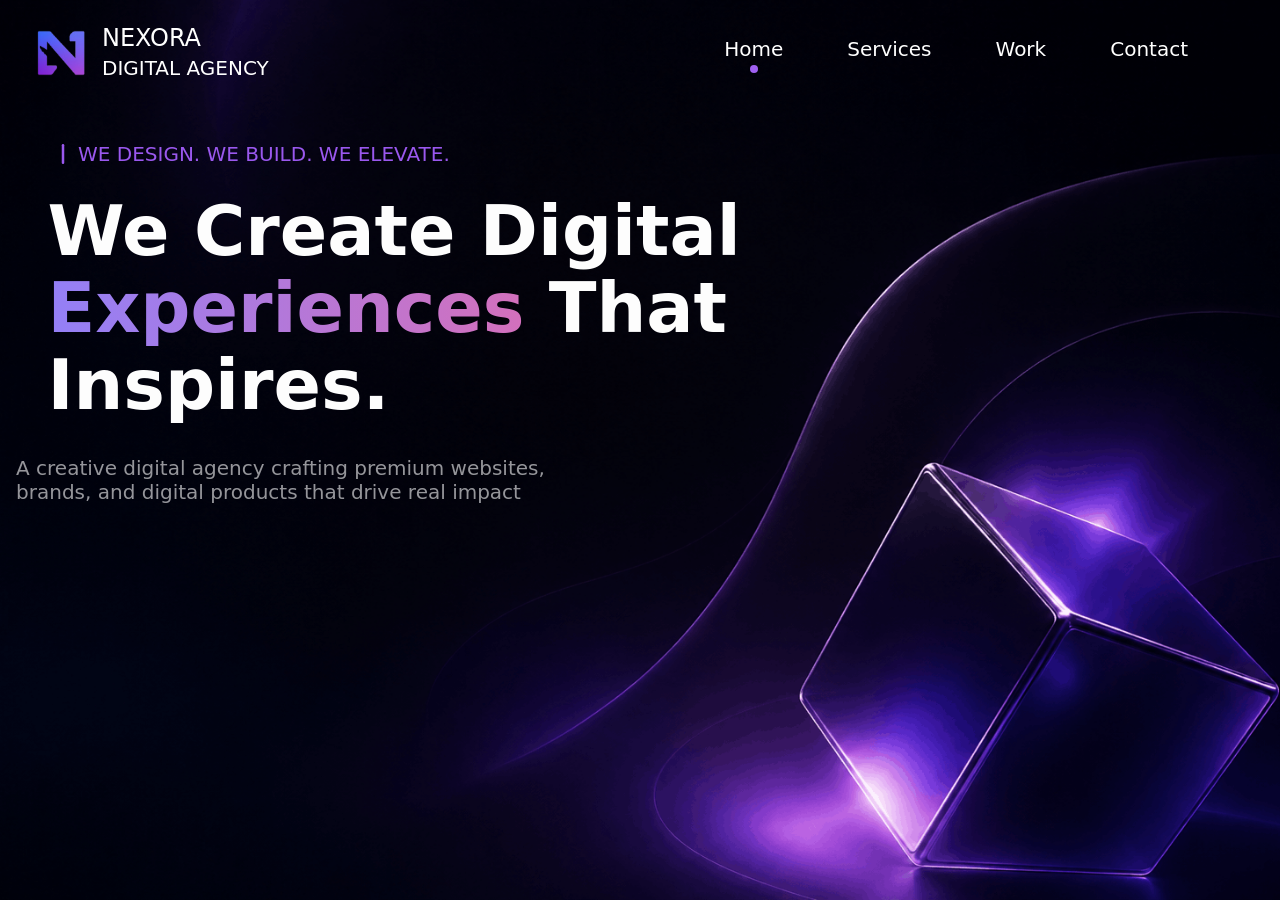
==== commit f63b3e86: "Add favicon to Page Loading section Add img/logoo.ico and update Section 1 - Page Loading/index.html" ====
--- a/Section 1 - Page Loading/index.html
+++ b/Section 1 - Page Loading/index.html
@@ -5,6 +5,7 @@
     <meta name="viewport" content="width=device-width, initial-scale=1.0" />
     <link rel="stylesheet" href="bootstrap-5.3.3-dist/css/bootstrap.min.css" />
     <link rel="stylesheet" href="style.css" />
+    <link rel="icon" type="image/x-icon" href="img/logoo.ico" />
     <title>NEXORA</title>
   </head>
 
